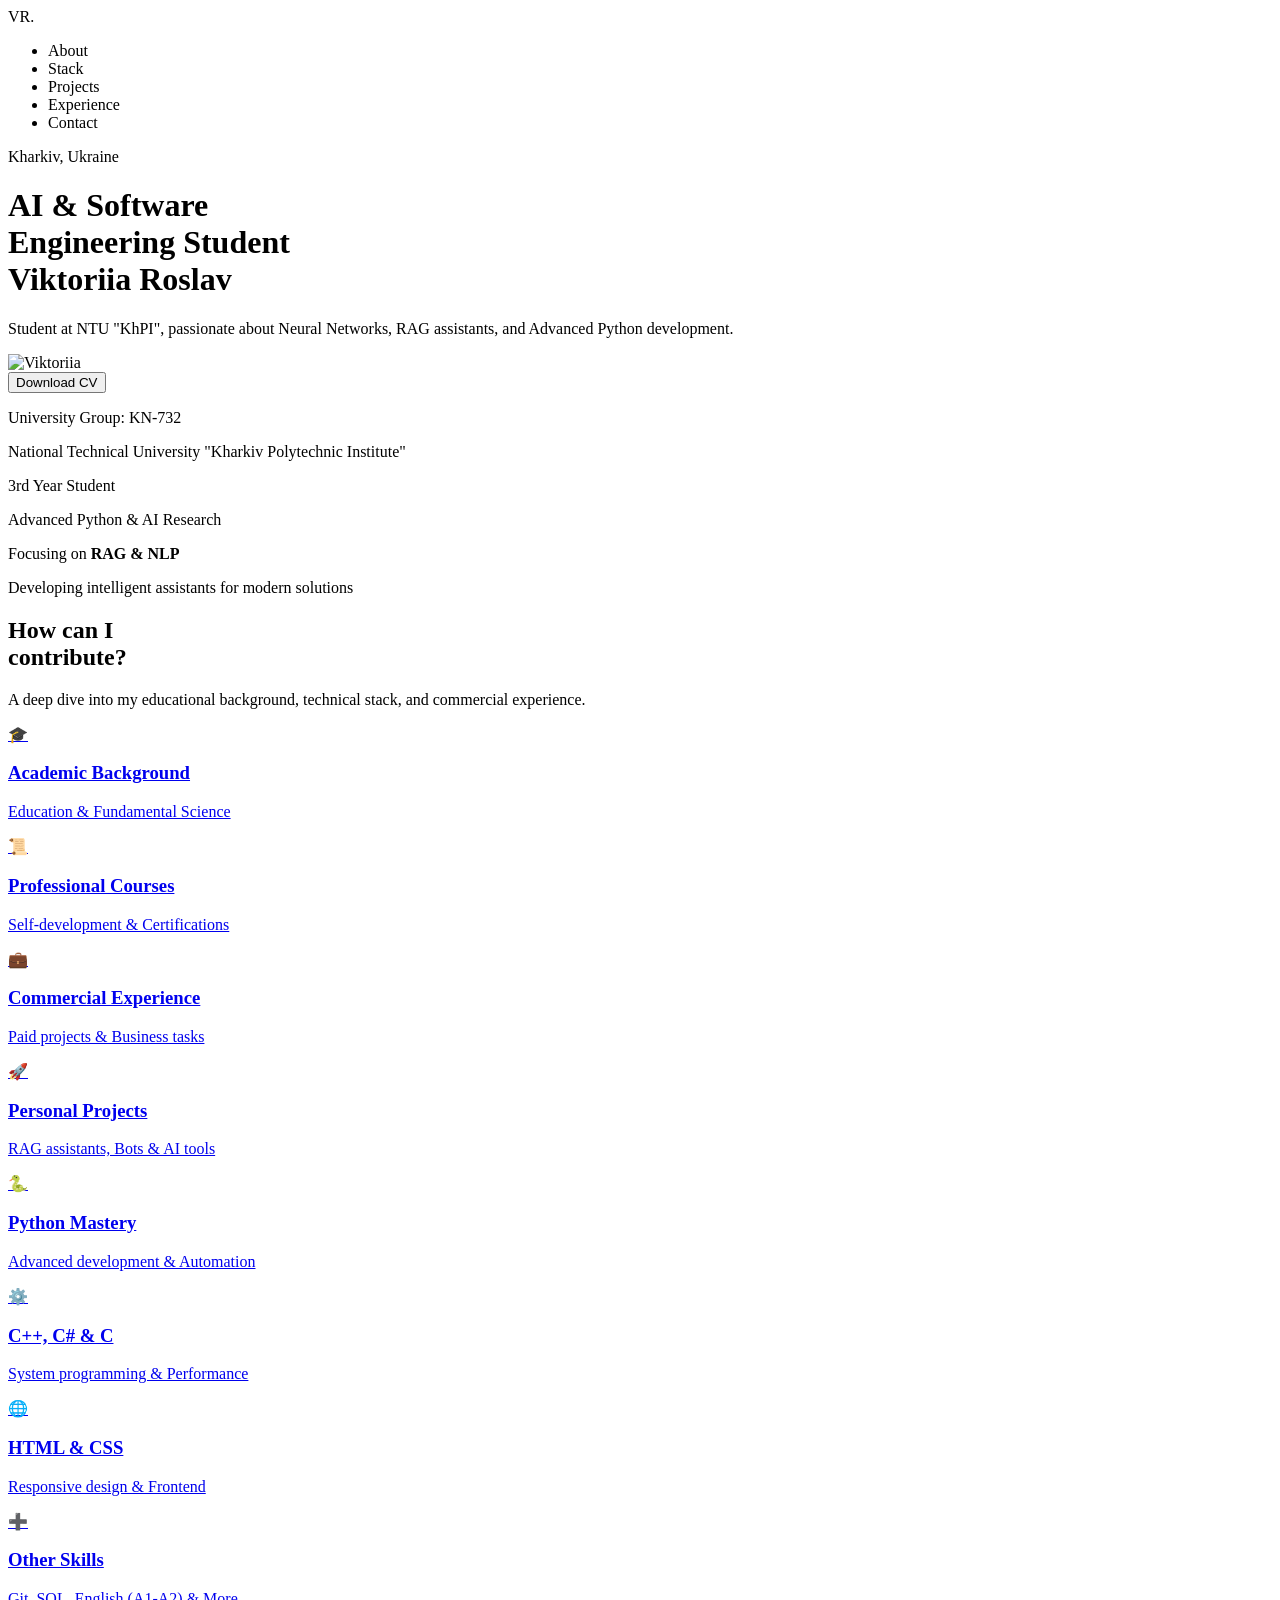
==== index.html @ 0d72ab47 "Create index.html" ====
<!DOCTYPE html>
<html lang="en">
<head>
    <meta charset="UTF-8">
    <meta name="viewport" content="width=device-width, initial-scale=1.0">
    <title>Viktoriia Roslav | AI Developer Portfolio</title>
    <link href="https://fonts.googleapis.com/css2?family=Montserrat:wght@300;400;600&family=Playfair+Display:ital,wght@0,600;1,600&display=swap" rel="stylesheet">
    <link rel="stylesheet" href="../static/css/style.css">
</head>
<body>

    <div class="main-container">
        
        <header class="hero-section">
            <nav class="navbar">
                <div class="logo">VR<span>.</span></div>
                <ul class="nav-links">
                    <li>About</li>
                    <li>Stack</li>
                    <li>Projects</li>
                    <li>Experience</li>
                    <li>Contact</li>
                </ul>
                <div class="phone">Kharkiv, Ukraine</div>
            </nav>

            <div class="hero-content">
                <h1>AI & Software <br> Engineering Student <br> <span class="brand-name">Viktoriia Roslav</span></h1>
                <p class="hero-subtitle">
                    Student at NTU "KhPI", passionate about Neural Networks, RAG assistants, and Advanced Python development.
                </p>
                
                <div class="cat-image-container">
                    <img src="../static/img/hero-image.png" alt="Viktoriia" class="hero-cat">
                </div>

                <button class="btn-order">Download CV</button>
            </div>
        </header>

        <section class="promo-section">
            <div class="promo-card">
                <p class="promo-text">University Group: KN-732</p>
                <span class="promo-subtext">National Technical University "Kharkiv Polytechnic Institute"</span>
            </div>
            
            <div class="promo-card">
                <p class="promo-text">3rd Year Student</p>
                <span class="promo-subtext">Advanced Python & AI Research</span>
            </div>

            <div class="promo-card highlight">
                <p class="promo-text">Focusing on <strong>RAG & NLP</strong></p>
                <span class="promo-subtext">Developing intelligent assistants for modern solutions</span>
            </div>
        </section>

        <section class="services-section">
            <h2>How can I <br> <span>contribute?</span></h2>
            <p class="services-desc">A deep dive into my educational background, technical stack, and commercial experience.</p>

            <div class="services-grid">
                
                <a href="/education" class="service-card-link">
                    <div class="service-card">
                        <div class="icon">🎓</div>
                        <h3>Academic Background</h3>
                        <p>Education & Fundamental Science</p>
                    </div>
                </a>

                <a href="/courses" class="service-card-link">
                    <div class="service-card">
                        <div class="icon">📜</div>
                        <h3>Professional Courses</h3>
                        <p>Self-development & Certifications</p>
                    </div>
                </a>

                <a href="/commercial" class="service-card-link">
                    <div class="service-card">
                        <div class="icon">💼</div>
                        <h3>Commercial Experience</h3>
                        <p>Paid projects & Business tasks</p>
                    </div>
                </a>

                <a href="/portfolio" class="service-card-link">
                    <div class="service-card">
                        <div class="icon">🚀</div>
                        <h3>Personal Projects</h3>
                        <p>RAG assistants, Bots & AI tools</p>
                    </div>
                </a>

                <a href="/python" class="service-card-link">
                    <div class="service-card">
                        <div class="icon">🐍</div>
                        <h3>Python Mastery</h3>
                        <p>Advanced development & Automation</p>
                    </div>
                </a>

                <a href="/cpp-csharp" class="service-card-link">
                    <div class="service-card">
                        <div class="icon">⚙️</div>
                        <h3>C++, C# & C</h3>
                        <p>System programming & Performance</p>
                    </div>
                </a>

                <a href="/web-dev" class="service-card-link">
                    <div class="service-card">
                        <div class="icon">🌐</div>
                        <h3>HTML & CSS</h3>
                        <p>Responsive design & Frontend</p>
                    </div>
                </a>

                <a href="/others" class="service-card-link">
                    <div class="service-card">
                        <div class="icon">➕</div>
                        <h3>Other Skills</h3>
                        <p>Git, SQL, English (A1-A2) & More</p>
                    </div>
                </a>

            </div>
        </section>

    </div>

</body>
</html>
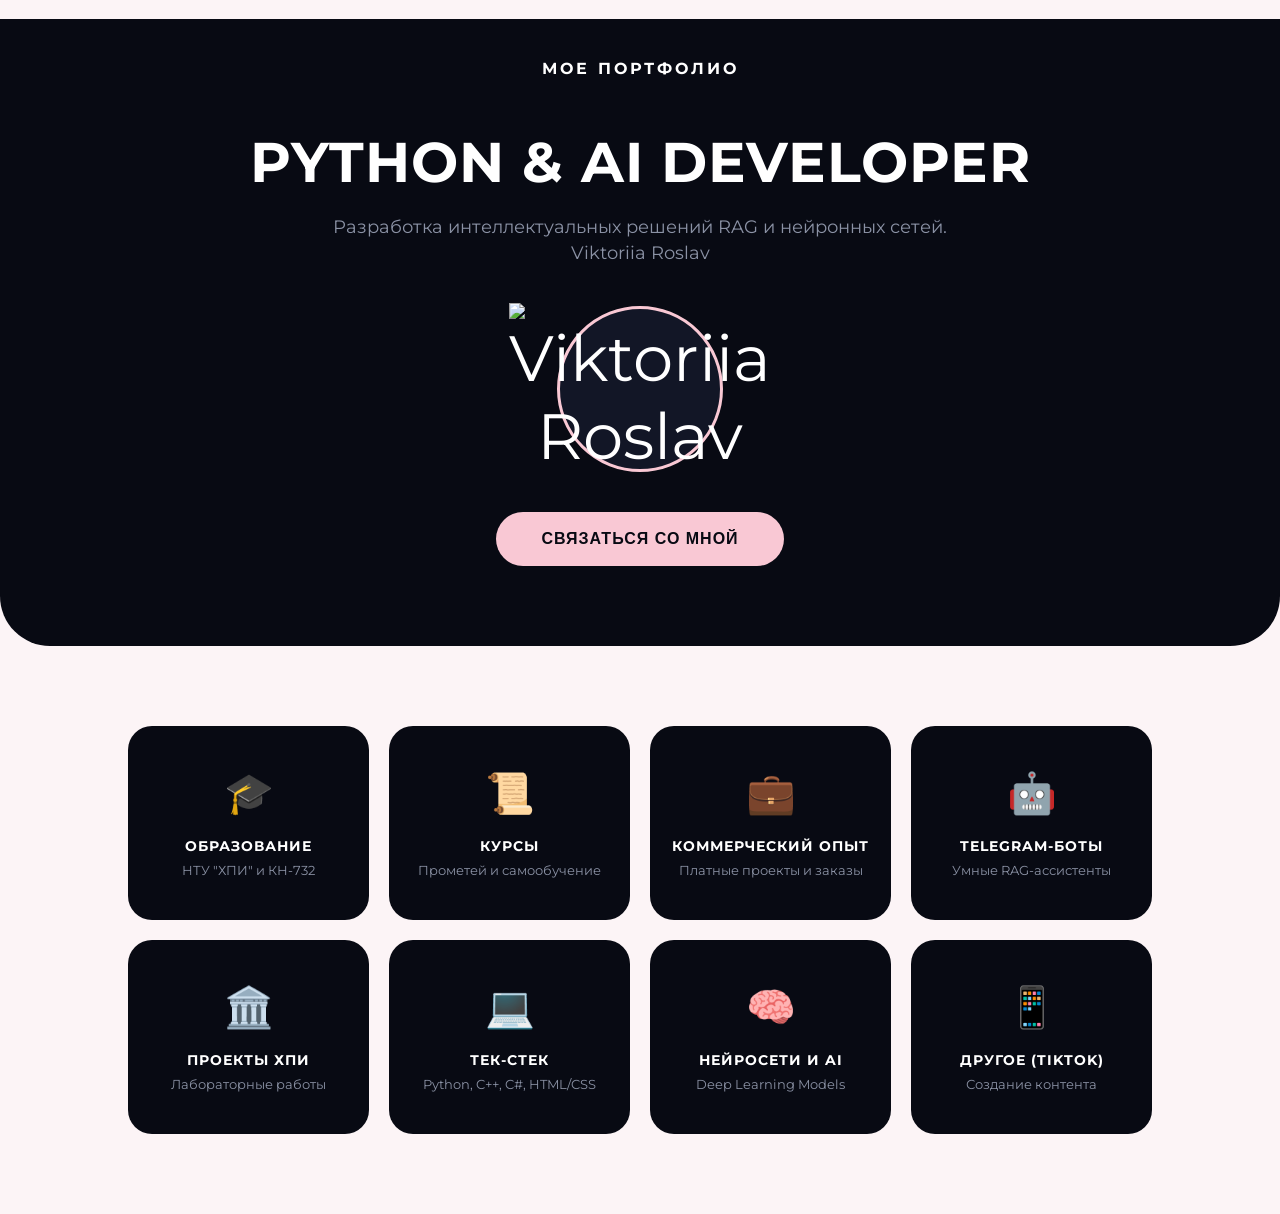
==== commit 1fa3febc: "Update index.html" ====
--- a/index.html
+++ b/index.html
@@ -1,134 +1,89 @@
 <!DOCTYPE html>
-<html lang="en">
+<html lang="ru">
 <head>
     <meta charset="UTF-8">
     <meta name="viewport" content="width=device-width, initial-scale=1.0">
-    <title>Viktoriia Roslav | AI Developer Portfolio</title>
-    <link href="https://fonts.googleapis.com/css2?family=Montserrat:wght@300;400;600&family=Playfair+Display:ital,wght@0,600;1,600&display=swap" rel="stylesheet">
-    <link rel="stylesheet" href="../static/css/style.css">
+    <title>МОЕ ПОРТФОЛИО | Viktoriia Roslav</title>
+    <link href="https://fonts.googleapis.com/css2?family=Montserrat:wght@400;500;700&family=Playfair+Display:ital,wght@0,600;1,600&display=swap" rel="stylesheet">
+    
+    <link rel="stylesheet" href="style.css">
 </head>
 <body>
 
-    <div class="main-container">
+<img src="background.jpg" alt="" class="bg-image-preloader">
+
+<div class="portfolio-wrapper">
+    
+    <header class="hero-section">
+        <div class="top-logo">МОЕ ПОРТФОЛИО</div>
         
-        <header class="hero-section">
-            <nav class="navbar">
-                <div class="logo">VR<span>.</span></div>
-                <ul class="nav-links">
-                    <li>About</li>
-                    <li>Stack</li>
-                    <li>Projects</li>
-                    <li>Experience</li>
-                    <li>Contact</li>
-                </ul>
-                <div class="phone">Kharkiv, Ukraine</div>
-            </nav>
-
-            <div class="hero-content">
-                <h1>AI & Software <br> Engineering Student <br> <span class="brand-name">Viktoriia Roslav</span></h1>
-                <p class="hero-subtitle">
-                    Student at NTU "KhPI", passionate about Neural Networks, RAG assistants, and Advanced Python development.
-                </p>
-                
-                <div class="cat-image-container">
-                    <img src="../static/img/hero-image.png" alt="Viktoriia" class="hero-cat">
-                </div>
-
-                <button class="btn-order">Download CV</button>
-            </div>
-        </header>
-
-        <section class="promo-section">
-            <div class="promo-card">
-                <p class="promo-text">University Group: KN-732</p>
-                <span class="promo-subtext">National Technical University "Kharkiv Polytechnic Institute"</span>
+        <div class="hero-content">
+            <h1>PYTHON & AI DEVELOPER</h1>
+            <p class="slogan">Разработка интеллектуальных решений RAG и нейронных сетей. <br> Viktoriia Roslav</p>
+            
+            <div class="portrait-container">
+                <img src="avatar.jpg" alt="Viktoriia Roslav" class="avatar-image">
             </div>
             
-            <div class="promo-card">
-                <p class="promo-text">3rd Year Student</p>
-                <span class="promo-subtext">Advanced Python & AI Research</span>
-            </div>
+            <button class="primary-btn">СВЯЗАТЬСЯ СО МНОЙ</button>
+        </div>
+    </header>
 
-            <div class="promo-card highlight">
-                <p class="promo-text">Focusing on <strong>RAG & NLP</strong></p>
-                <span class="promo-subtext">Developing intelligent assistants for modern solutions</span>
-            </div>
-        </section>
+    <section class="bottom-section">
+        <div class="cards-grid">
+            
+            <a href="education.html" class="dark-card">
+                <span class="card-icon">🎓</span>
+                <h3>ОБРАЗОВАНИЕ</h3>
+                <p>НТУ "ХПИ" и КН-732</p>
+            </a>
 
-        <section class="services-section">
-            <h2>How can I <br> <span>contribute?</span></h2>
-            <p class="services-desc">A deep dive into my educational background, technical stack, and commercial experience.</p>
+            <a href="courses.html" class="dark-card">
+                <span class="card-icon">📜</span>
+                <h3>КУРСЫ</h3>
+                <p>Прометей и самообучение</p>
+            </a>
 
-            <div class="services-grid">
-                
-                <a href="/education" class="service-card-link">
-                    <div class="service-card">
-                        <div class="icon">🎓</div>
-                        <h3>Academic Background</h3>
-                        <p>Education & Fundamental Science</p>
-                    </div>
-                </a>
+            <a href="commercial.html" class="dark-card">
+                <span class="card-icon">💼</span>
+                <h3>КОММЕРЧЕСКИЙ ОПЫТ</h3>
+                <p>Платные проекты и заказы</p>
+            </a>
 
-                <a href="/courses" class="service-card-link">
-                    <div class="service-card">
-                        <div class="icon">📜</div>
-                        <h3>Professional Courses</h3>
-                        <p>Self-development & Certifications</p>
-                    </div>
-                </a>
+            <a href="telegram-bots.html" class="dark-card">
+                <span class="card-icon">🤖</span>
+                <h3>TELEGRAM-БОТЫ</h3>
+                <p>Умные RAG-ассистенты</p>
+            </a>
 
-                <a href="/commercial" class="service-card-link">
-                    <div class="service-card">
-                        <div class="icon">💼</div>
-                        <h3>Commercial Experience</h3>
-                        <p>Paid projects & Business tasks</p>
-                    </div>
-                </a>
+            <a href="university-projects.html" class="dark-card">
+                <span class="card-icon">🏛️</span>
+                <h3>ПРОЕКТЫ ХПИ</h3>
+                <p>Лабораторные работы</p>
+            </a>
 
-                <a href="/portfolio" class="service-card-link">
-                    <div class="service-card">
-                        <div class="icon">🚀</div>
-                        <h3>Personal Projects</h3>
-                        <p>RAG assistants, Bots & AI tools</p>
-                    </div>
-                </a>
+            <a href="tech-stack.html" class="dark-card">
+                <span class="card-icon">💻</span>
+                <h3>ТЕК-СТЕК</h3>
+                <p>Python, C++, C#, HTML/CSS</p>
+            </a>
 
-                <a href="/python" class="service-card-link">
-                    <div class="service-card">
-                        <div class="icon">🐍</div>
-                        <h3>Python Mastery</h3>
-                        <p>Advanced development & Automation</p>
-                    </div>
-                </a>
+            <a href="neural-networks-ai.html" class="dark-card">
+                <span class="card-icon">🧠</span>
+                <h3>НЕЙРОСЕТИ И AI</h3>
+                <p>Deep Learning Models</p>
+            </a>
 
-                <a href="/cpp-csharp" class="service-card-link">
-                    <div class="service-card">
-                        <div class="icon">⚙️</div>
-                        <h3>C++, C# & C</h3>
-                        <p>System programming & Performance</p>
-                    </div>
-                </a>
+            <a href="others.html" class="dark-card">
+                <span class="card-icon">📱</span>
+                <h3>ДРУГОЕ (TIKTOK)</h3>
+                <p>Создание контента</p>
+            </a>
 
-                <a href="/web-dev" class="service-card-link">
-                    <div class="service-card">
-                        <div class="icon">🌐</div>
-                        <h3>HTML & CSS</h3>
-                        <p>Responsive design & Frontend</p>
-                    </div>
-                </a>
+        </div>
+    </section>
 
-                <a href="/others" class="service-card-link">
-                    <div class="service-card">
-                        <div class="icon">➕</div>
-                        <h3>Other Skills</h3>
-                        <p>Git, SQL, English (A1-A2) & More</p>
-                    </div>
-                </a>
-
-            </div>
-        </section>
-
-    </div>
+</div>
 
 </body>
 </html>
--- a/style.css
+++ b/style.css
@@ -0,0 +1,149 @@
+@import url('https://fonts.googleapis.com/css2?family=Montserrat:wght@400;500;700&family=Playfair+Display:ital,wght@0,600;1,600&display=swap');
+
+:root {
+    --deep-dark-blue: #080a13;
+    --cream-pink: #fcf4f6;
+    --btn-pink: #f9c8d4;
+    --text-white: #ffffff;
+    --text-muted: #8b92a5;
+}
+
+body {
+    margin: 0;
+    font-family: 'Montserrat', sans-serif;
+    background-color: var(--cream-pink); /* Нежно-розовый фон внизу */
+    color: var(--deep-dark-blue);
+}
+
+.portfolio-wrapper {
+    display: flex;
+    flex-direction: column;
+    min-height: 100vh;
+}
+
+/* --- ВЕРХНИЙ БЛОК (ТЕМНЫЙ) --- */
+.hero-section {
+    background-color: var(--deep-dark-blue);
+    color: var(--text-white);
+    padding: 40px 20px 80px;
+    text-align: center;
+    border-radius: 0 0 50px 50px;
+}
+
+.top-logo {
+    font-family: 'Montserrat', sans-serif;
+    font-size: 1rem;
+    font-weight: 700;
+    letter-spacing: 3px;
+    color: var(--text-white);
+    margin-bottom: 50px;
+}
+
+.hero-content h1 {
+    font-size: 3.5rem;
+    font-weight: 700;
+    margin: 0 0 15px 0;
+    letter-spacing: 1px;
+}
+
+.slogan {
+    color: var(--text-muted);
+    font-size: 1.1rem;
+    margin-bottom: 40px;
+    line-height: 1.5;
+}
+
+.portrait-container {
+    width: 160px;
+    height: 160px;
+    background-color: #121626;
+    border: 3px solid var(--btn-pink);
+    border-radius: 50%;
+    margin: 0 auto 40px auto;
+    display: flex;
+    align-items: center;
+    justify-content: center;
+    font-size: 4rem;
+}
+
+.primary-btn {
+    background-color: var(--btn-pink);
+    color: var(--deep-dark-blue);
+    border: none;
+    padding: 18px 45px;
+    border-radius: 30px;
+    font-weight: 700;
+    font-size: 1rem;
+    letter-spacing: 1px;
+    cursor: pointer;
+    transition: transform 0.3s ease, box-shadow 0.3s ease;
+}
+
+.primary-btn:hover {
+    transform: translateY(-3px);
+    box-shadow: 0 10px 20px rgba(249, 200, 212, 0.2);
+}
+
+/* --- НИЖНИЙ БЛОК (СЕТКА С КАРТОЧКАМИ) --- */
+.bottom-section {
+    padding: 80px 5%;
+    max-width: 1200px;
+    margin: 0 auto;
+}
+
+.cards-grid {
+    display: grid;
+    grid-template-columns: repeat(4, 1fr);
+    gap: 20px;
+}
+
+.dark-card {
+    background-color: var(--deep-dark-blue);
+    color: var(--text-white);
+    border-radius: 24px;
+    padding: 40px 20px;
+    text-align: center;
+    text-decoration: none;
+    display: flex;
+    flex-direction: column;
+    align-items: center;
+    justify-content: center;
+    transition: transform 0.3s ease, border 0.3s ease;
+    border: 2px solid transparent;
+}
+
+.dark-card:hover {
+    transform: translateY(-8px);
+    border: 2px solid var(--btn-pink);
+}
+
+.card-icon {
+    font-size: 2.5rem;
+    margin-bottom: 20px;
+}
+
+.dark-card h3 {
+    font-size: 0.9rem;
+    font-weight: 700;
+    letter-spacing: 1px;
+    margin: 0 0 8px 0;
+}
+
+.dark-card p {
+    font-size: 0.8rem;
+    color: var(--text-muted);
+    margin: 0;
+}
+
+/* --- АДАПТИВ ДЛЯ МОБИЛЬНЫХ ТЕЛЕФОНОВ --- */
+@media (max-width: 1024px) {
+    .cards-grid { grid-template-columns: repeat(2, 1fr); }
+    .hero-content h1 { font-size: 2.8rem; }
+}
+
+@media (max-width: 600px) {
+    .cards-grid { grid-template-columns: 1fr; }
+    .hero-section { border-radius: 0 0 30px 30px; padding: 30px 20px 60px; }
+    .hero-content h1 { font-size: 2.2rem; }
+    .bottom-section { padding: 50px 20px; }
+}
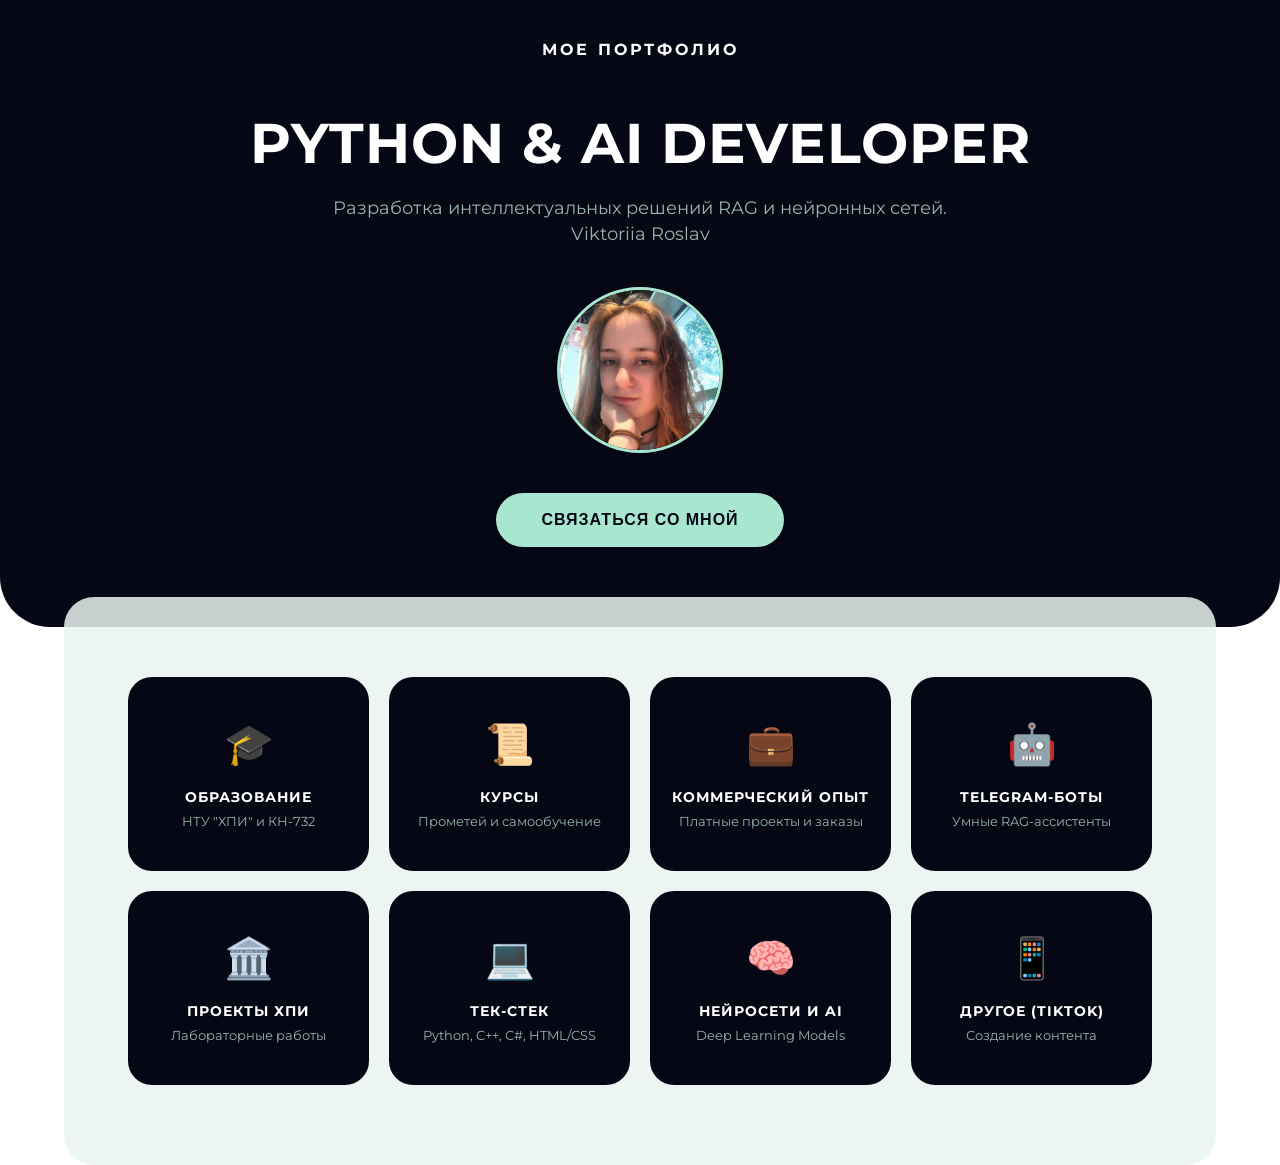
==== commit 24c9c2eb: "Update index.html" ====
--- a/index.html
+++ b/index.html
@@ -5,7 +5,6 @@
     <meta name="viewport" content="width=device-width, initial-scale=1.0">
     <title>МОЕ ПОРТФОЛИО | Viktoriia Roslav</title>
     <link href="https://fonts.googleapis.com/css2?family=Montserrat:wght@400;500;700&family=Playfair+Display:ital,wght@0,600;1,600&display=swap" rel="stylesheet">
-    
     <link rel="stylesheet" href="style.css">
 </head>
 <body>
@@ -32,49 +31,49 @@
     <section class="bottom-section">
         <div class="cards-grid">
             
-            <a href="education.html" class="dark-card">
+            <a href="pages/education.html" class="dark-card">
                 <span class="card-icon">🎓</span>
                 <h3>ОБРАЗОВАНИЕ</h3>
                 <p>НТУ "ХПИ" и КН-732</p>
             </a>
 
-            <a href="courses.html" class="dark-card">
+            <a href="pages/courses.html" class="dark-card">
                 <span class="card-icon">📜</span>
                 <h3>КУРСЫ</h3>
                 <p>Прометей и самообучение</p>
             </a>
 
-            <a href="commercial.html" class="dark-card">
+            <a href="pages/commercial.html" class="dark-card">
                 <span class="card-icon">💼</span>
                 <h3>КОММЕРЧЕСКИЙ ОПЫТ</h3>
                 <p>Платные проекты и заказы</p>
             </a>
 
-            <a href="telegram-bots.html" class="dark-card">
+            <a href="pages/telegram-bots.html" class="dark-card">
                 <span class="card-icon">🤖</span>
                 <h3>TELEGRAM-БОТЫ</h3>
                 <p>Умные RAG-ассистенты</p>
             </a>
 
-            <a href="university-projects.html" class="dark-card">
+            <a href="pages/university-projects.html" class="dark-card">
                 <span class="card-icon">🏛️</span>
                 <h3>ПРОЕКТЫ ХПИ</h3>
                 <p>Лабораторные работы</p>
             </a>
 
-            <a href="tech-stack.html" class="dark-card">
+            <a href="pages/tech-stack.html" class="dark-card">
                 <span class="card-icon">💻</span>
                 <h3>ТЕК-СТЕК</h3>
                 <p>Python, C++, C#, HTML/CSS</p>
             </a>
 
-            <a href="neural-networks-ai.html" class="dark-card">
+            <a href="pages/ai-neural.html" class="dark-card">
                 <span class="card-icon">🧠</span>
                 <h3>НЕЙРОСЕТИ И AI</h3>
                 <p>Deep Learning Models</p>
             </a>
 
-            <a href="others.html" class="dark-card">
+            <a href="pages/others.html" class="dark-card">
                 <span class="card-icon">📱</span>
                 <h3>ДРУГОЕ (TIKTOK)</h3>
                 <p>Создание контента</p>
--- a/style.css
+++ b/style.css
@@ -1,33 +1,77 @@
 @import url('https://fonts.googleapis.com/css2?family=Montserrat:wght@400;500;700&family=Playfair+Display:ital,wght@0,600;1,600&display=swap');
 
 :root {
-    --deep-dark-blue: #080a13;
-    --cream-pink: #fcf4f6;
-    --btn-pink: #f9c8d4;
+    /* Возвращаем очень глубокий темно-синий (почти черный) */
+    --deep-dark-blue: #050814; 
+    
+    /* Оставляем мятный для кнопок и акцентов */
+    --btn-green: #a8e6cf; 
+    --light-green-bg: #eaf4f0; 
     --text-white: #ffffff;
-    --text-muted: #8b92a5;
+    --text-muted: #9ab3a8;
+    --light-green-transparent: rgba(234, 244, 240, 0.85); 
 }
 
 body {
     margin: 0;
     font-family: 'Montserrat', sans-serif;
-    background-color: var(--cream-pink); /* Нежно-розовый фон внизу */
     color: var(--deep-dark-blue);
-}
+    background-color: transparent; 
+}
+
+/* ФОН НА ВЕСЬ САЙТ (5%) */
+body::after {
+    content: "";
+    position: fixed;
+    top: 0;
+    left: 0;
+    width: 100%;
+    height: 100%;
+    z-index: -2;
+    background-image: url('background.jpg'); 
+    background-size: cover;
+    background-position: center;
+    background-repeat: no-repeat;
+    opacity: 0.05; /* Ровно 5% прозрачности */
+}
+
+.bg-image-preloader { display: none; }
 
 .portfolio-wrapper {
     display: flex;
     flex-direction: column;
     min-height: 100vh;
-}
-
-/* --- ВЕРХНИЙ БЛОК (ТЕМНЫЙ) --- */
+    position: relative;
+    z-index: 1; 
+}
+
+/* --- ВЕРХНИЙ БЛОК --- */
 .hero-section {
-    background-color: var(--deep-dark-blue);
+    position: relative; 
+    background-color: var(--deep-dark-blue); /* Темно-синий фон */
     color: var(--text-white);
     padding: 40px 20px 80px;
     text-align: center;
     border-radius: 0 0 50px 50px;
+    overflow: hidden; 
+}
+
+/* Магия: Фото с 5% прозрачностью для верхнего блока */
+.hero-section::before {
+    content: "";
+    position: absolute;
+    top: 0; left: 0; width: 100%; height: 100%;
+    background-image: url('background.jpg');
+    background-size: cover;
+    background-position: center;
+    opacity: 0.05; /* Ровно 5% прозрачности */
+    z-index: 0;
+}
+
+/* Поднимаем весь текст и фото над фоном */
+.hero-section > * {
+    position: relative;
+    z-index: 1;
 }
 
 .top-logo {
@@ -53,21 +97,28 @@
     line-height: 1.5;
 }
 
+/* --- АВАТАРКА --- */
 .portrait-container {
     width: 160px;
     height: 160px;
-    background-color: #121626;
-    border: 3px solid var(--btn-pink);
+    background-color: #0a0f24; /* Темно-синий фон-заглушка под фото */
+    border: 3px solid var(--btn-green);
     border-radius: 50%;
     margin: 0 auto 40px auto;
     display: flex;
     align-items: center;
     justify-content: center;
-    font-size: 4rem;
+    overflow: hidden; 
+}
+
+.avatar-image {
+    width: 100%;
+    height: 100%;
+    object-fit: cover; 
 }
 
 .primary-btn {
-    background-color: var(--btn-pink);
+    background-color: var(--btn-green);
     color: var(--deep-dark-blue);
     border: none;
     padding: 18px 45px;
@@ -81,14 +132,19 @@
 
 .primary-btn:hover {
     transform: translateY(-3px);
-    box-shadow: 0 10px 20px rgba(249, 200, 212, 0.2);
-}
-
-/* --- НИЖНИЙ БЛОК (СЕТКА С КАРТОЧКАМИ) --- */
+    box-shadow: 0 10px 20px rgba(168, 230, 207, 0.3);
+}
+
+/* --- НИЖНИЙ БЛОК --- */
 .bottom-section {
     padding: 80px 5%;
     max-width: 1200px;
     margin: 0 auto;
+    background-color: var(--light-green-transparent);
+    border-radius: 30px; 
+    margin-top: -30px; 
+    position: relative;
+    z-index: 2; 
 }
 
 .cards-grid {
@@ -97,8 +153,10 @@
     gap: 20px;
 }
 
+/* --- КАРТОЧКИ (8 КНОПОК) --- */
 .dark-card {
-    background-color: var(--deep-dark-blue);
+    position: relative; 
+    background-color: var(--deep-dark-blue); /* Темно-синий фон */
     color: var(--text-white);
     border-radius: 24px;
     padding: 40px 20px;
@@ -110,11 +168,36 @@
     justify-content: center;
     transition: transform 0.3s ease, border 0.3s ease;
     border: 2px solid transparent;
+    overflow: hidden; 
+}
+
+/* Магия: Фото с 5% прозрачностью для каждой кнопки */
+.dark-card::before {
+    content: "";
+    position: absolute;
+    top: 0; left: 0; width: 100%; height: 100%;
+    background-image: url('background.jpg');
+    background-size: cover;
+    background-position: center;
+    opacity: 0.05; /* Ровно 5% прозрачности */
+    z-index: 0;
+    transition: opacity 0.3s ease;
+}
+
+/* Поднимаем текст в карточках над фоном */
+.dark-card > * {
+    position: relative;
+    z-index: 1;
 }
 
 .dark-card:hover {
     transform: translateY(-8px);
-    border: 2px solid var(--btn-pink);
+    border: 2px solid var(--btn-green);
+}
+
+/* При наведении фон внутри карточки становится лишь чуточку заметнее (12%) */
+.dark-card:hover::before {
+    opacity: 0.12; 
 }
 
 .card-icon {
@@ -135,7 +218,7 @@
     margin: 0;
 }
 
-/* --- АДАПТИВ ДЛЯ МОБИЛЬНЫХ ТЕЛЕФОНОВ --- */
+/* --- АДАПТИВ --- */
 @media (max-width: 1024px) {
     .cards-grid { grid-template-columns: repeat(2, 1fr); }
     .hero-content h1 { font-size: 2.8rem; }
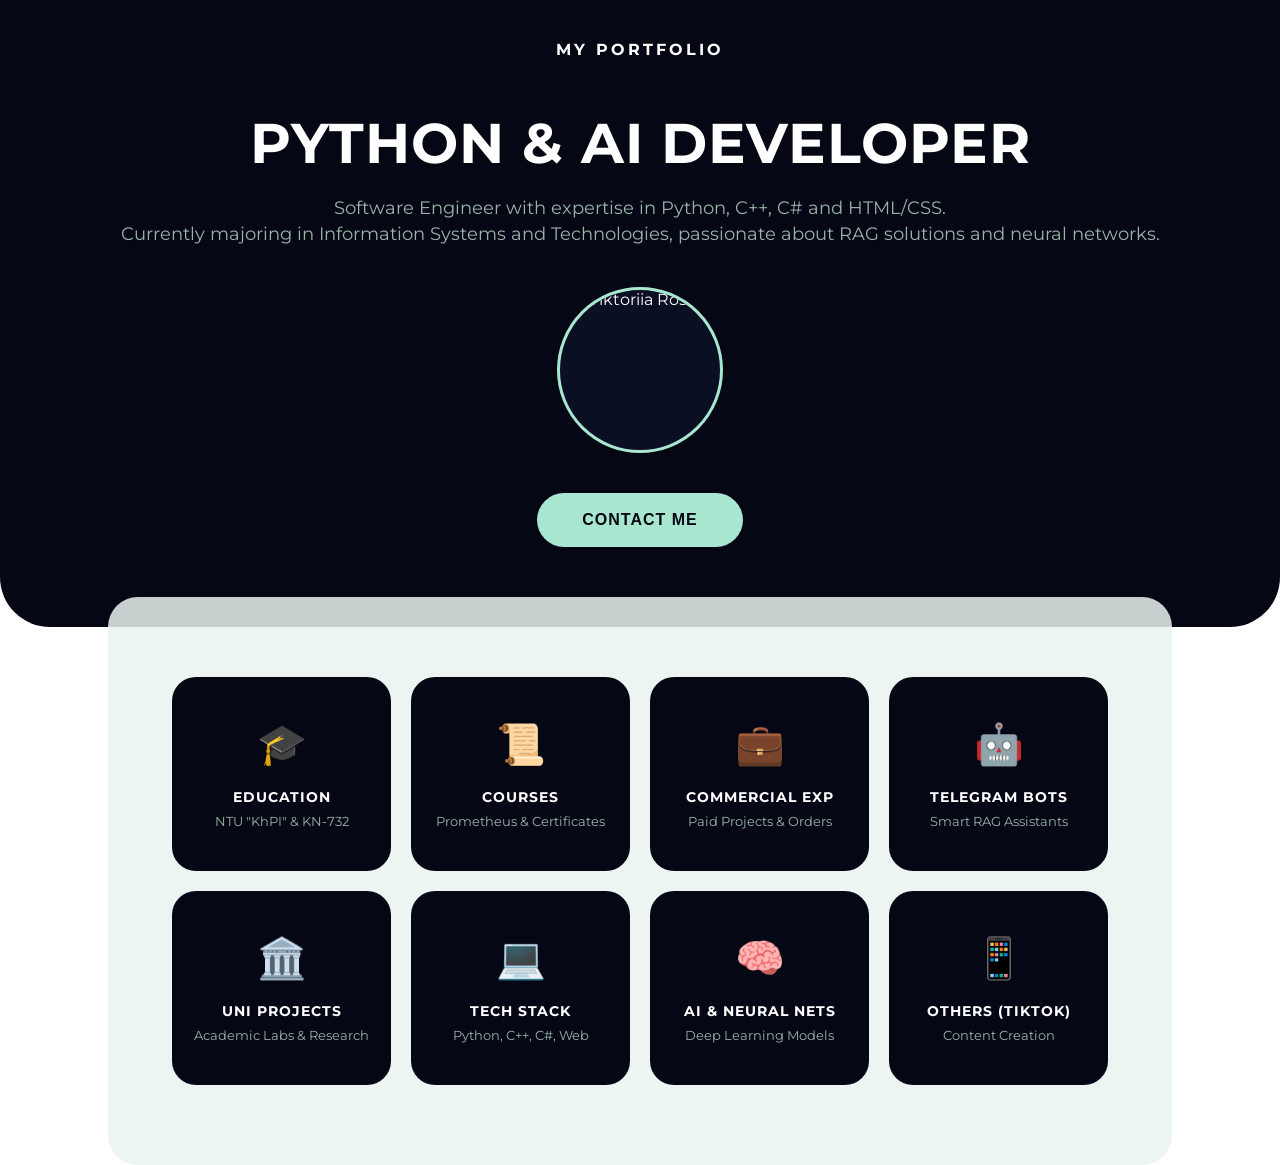
==== commit 325ef27b: "Update index.html" ====
--- a/index.html
+++ b/index.html
@@ -1,82 +1,85 @@
 <!DOCTYPE html>
-<html lang="ru">
+<html lang="en">
 <head>
     <meta charset="UTF-8">
     <meta name="viewport" content="width=device-width, initial-scale=1.0">
-    <title>МОЕ ПОРТФОЛИО | Viktoriia Roslav</title>
+    <title>MY PORTFOLIO | Viktoriia Roslav</title>
     <link href="https://fonts.googleapis.com/css2?family=Montserrat:wght@400;500;700&family=Playfair+Display:ital,wght@0,600;1,600&display=swap" rel="stylesheet">
     <link rel="stylesheet" href="style.css">
 </head>
 <body>
 
-<img src="background.jpg" alt="" class="bg-image-preloader">
+<img src="img/background.jpg" alt="" class="bg-image-preloader">
 
 <div class="portfolio-wrapper">
     
     <header class="hero-section">
-        <div class="top-logo">МОЕ ПОРТФОЛИО</div>
+        <div class="top-logo">MY PORTFOLIO</div>
         
         <div class="hero-content">
             <h1>PYTHON & AI DEVELOPER</h1>
-            <p class="slogan">Разработка интеллектуальных решений RAG и нейронных сетей. <br> Viktoriia Roslav</p>
+            <p class="slogan">
+                Software Engineer with expertise in Python, C++, C# and HTML/CSS.<br>
+                Currently majoring in Information Systems and Technologies, passionate about RAG solutions and neural networks.
+            </p>
             
             <div class="portrait-container">
-                <img src="avatar.jpg" alt="Viktoriia Roslav" class="avatar-image">
+                <img src="img/avatar.jpg" alt="Viktoriia Roslav" class="avatar-image">
             </div>
             
-            <button class="primary-btn">СВЯЗАТЬСЯ СО МНОЙ</button>
+            <button class="primary-btn">CONTACT ME</button>
         </div>
     </header>
 
     <section class="bottom-section">
         <div class="cards-grid">
             
-            <a href="pages/education.html" class="dark-card">
+            <a href="templates/pages/education.html" class="dark-card">
                 <span class="card-icon">🎓</span>
-                <h3>ОБРАЗОВАНИЕ</h3>
-                <p>НТУ "ХПИ" и КН-732</p>
+                <h3>EDUCATION</h3>
+                <p>NTU "KhPI" & KN-732</p>
             </a>
 
-            <a href="pages/courses.html" class="dark-card">
+            <a href="templates/pages/courses.html" class="dark-card">
                 <span class="card-icon">📜</span>
-                <h3>КУРСЫ</h3>
-                <p>Прометей и самообучение</p>
+                <h3>COURSES</h3>
+                <p>Prometheus & Certificates</p>
             </a>
 
-            <a href="pages/commercial.html" class="dark-card">
+            <a href="templates/pages/commercial.html" class="dark-card">
                 <span class="card-icon">💼</span>
-                <h3>КОММЕРЧЕСКИЙ ОПЫТ</h3>
-                <p>Платные проекты и заказы</p>
+                <h3>COMMERCIAL EXP</h3>
+                <p>Paid Projects & Orders</p>
             </a>
 
-            <a href="pages/telegram-bots.html" class="dark-card">
+            <a href="templates/pages/telegram-bots.html" class="dark-card">
                 <span class="card-icon">🤖</span>
-                <h3>TELEGRAM-БОТЫ</h3>
-                <p>Умные RAG-ассистенты</p>
+                <h3>TELEGRAM BOTS</h3>
+                <p>Smart RAG Assistants</p>
             </a>
 
-            <a href="pages/university-projects.html" class="dark-card">
+            <a href="templates/pages/university-projects.html" class="dark-card">
                 <span class="card-icon">🏛️</span>
-                <h3>ПРОЕКТЫ ХПИ</h3>
-                <p>Лабораторные работы</p>
+                <h3>UNI PROJECTS</h3>
+                <p>Academic Labs & Research</p>
             </a>
 
-            <a href="pages/tech-stack.html" class="dark-card">
+            <a href="templates/pages/tech-stack.html" class="dark-card">
                 <span class="card-icon">💻</span>
-                <h3>ТЕК-СТЕК</h3>
-                <p>Python, C++, C#, HTML/CSS</p>
+                <h3>TECH STACK</h3>
+                <p>Python, C++, C#, Web</p>
             </a>
 
-            <a href="pages/ai-neural.html" class="dark-card">
+            <a href="templates/pages/ai-neural.html" class="dark-card">
                 <span class="card-icon">🧠</span>
-                <h3>НЕЙРОСЕТИ И AI</h3>
+                <h3>AI & NEURAL NETS</h3>
                 <p>Deep Learning Models</p>
             </a>
 
-            <a href="pages/others.html" class="dark-card">
+            <a href="templates/pages/others.html" class="dark-card">
                 <span class="card-icon">📱</span>
-                <h3>ДРУГОЕ (TIKTOK)</h3>
-                <p>Создание контента</p>
+                <h3>OTHERS (TIKTOK)</h3>
+                <p>Content Creation</p>
             </a>
 
         </div>
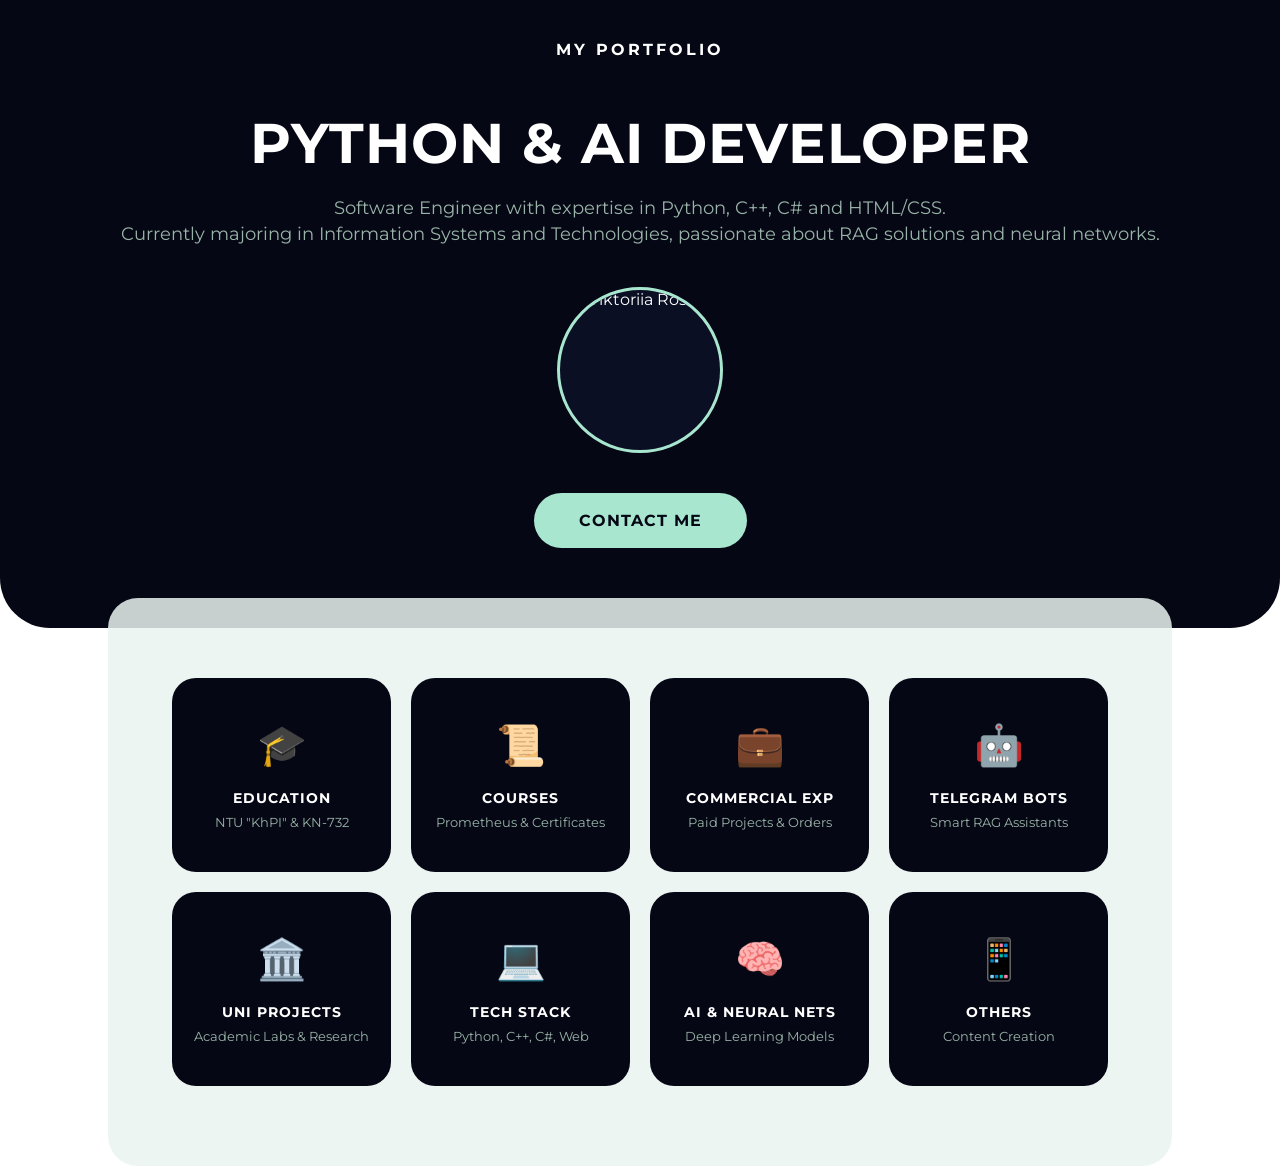
==== commit f11d8003: "Update index.html" ====
--- a/index.html
+++ b/index.html
@@ -27,7 +27,7 @@
                 <img src="img/avatar.jpg" alt="Viktoriia Roslav" class="avatar-image">
             </div>
             
-            <button class="primary-btn">CONTACT ME</button>
+            <a href="templates/pages/contact.html" class="primary-btn" style="text-decoration: none; display: inline-block;">CONTACT ME</a>
         </div>
     </header>
 
@@ -78,7 +78,7 @@
 
             <a href="templates/pages/others.html" class="dark-card">
                 <span class="card-icon">📱</span>
-                <h3>OTHERS (TIKTOK)</h3>
+                <h3>OTHERS</h3>
                 <p>Content Creation</p>
             </a>
 
--- a/style.css
+++ b/style.css
@@ -1,10 +1,7 @@
 @import url('https://fonts.googleapis.com/css2?family=Montserrat:wght@400;500;700&family=Playfair+Display:ital,wght@0,600;1,600&display=swap');
 
 :root {
-    /* Возвращаем очень глубокий темно-синий (почти черный) */
     --deep-dark-blue: #050814; 
-    
-    /* Оставляем мятный для кнопок и акцентов */
     --btn-green: #a8e6cf; 
     --light-green-bg: #eaf4f0; 
     --text-white: #ffffff;
@@ -15,24 +12,20 @@
 body {
     margin: 0;
     font-family: 'Montserrat', sans-serif;
-    color: var(--deep-dark-blue);
+    color: #050814; 
     background-color: transparent; 
 }
 
-/* ФОН НА ВЕСЬ САЙТ (5%) */
 body::after {
     content: "";
     position: fixed;
-    top: 0;
-    left: 0;
-    width: 100%;
-    height: 100%;
+    top: 0; left: 0; width: 100%; height: 100%;
     z-index: -2;
-    background-image: url('background.jpg'); 
+    background-image: url('img/background.jpg'); 
     background-size: cover;
     background-position: center;
     background-repeat: no-repeat;
-    opacity: 0.05; /* Ровно 5% прозрачности */
+    opacity: 0.05; 
 }
 
 .bg-image-preloader { display: none; }
@@ -45,10 +38,9 @@
     z-index: 1; 
 }
 
-/* --- ВЕРХНИЙ БЛОК --- */
 .hero-section {
     position: relative; 
-    background-color: var(--deep-dark-blue); /* Темно-синий фон */
+    background-color: #050814; 
     color: var(--text-white);
     padding: 40px 20px 80px;
     text-align: center;
@@ -56,19 +48,17 @@
     overflow: hidden; 
 }
 
-/* Магия: Фото с 5% прозрачностью для верхнего блока */
 .hero-section::before {
     content: "";
     position: absolute;
     top: 0; left: 0; width: 100%; height: 100%;
-    background-image: url('background.jpg');
+    background-image: url('img/background.jpg'); 
     background-size: cover;
     background-position: center;
-    opacity: 0.05; /* Ровно 5% прозрачности */
+    opacity: 0.05; 
     z-index: 0;
 }
 
-/* Поднимаем весь текст и фото над фоном */
 .hero-section > * {
     position: relative;
     z-index: 1;
@@ -97,11 +87,10 @@
     line-height: 1.5;
 }
 
-/* --- АВАТАРКА --- */
 .portrait-container {
     width: 160px;
     height: 160px;
-    background-color: #0a0f24; /* Темно-синий фон-заглушка под фото */
+    background-color: #0a0f24; 
     border: 3px solid var(--btn-green);
     border-radius: 50%;
     margin: 0 auto 40px auto;
@@ -119,7 +108,7 @@
 
 .primary-btn {
     background-color: var(--btn-green);
-    color: var(--deep-dark-blue);
+    color: #050814;
     border: none;
     padding: 18px 45px;
     border-radius: 30px;
@@ -135,7 +124,6 @@
     box-shadow: 0 10px 20px rgba(168, 230, 207, 0.3);
 }
 
-/* --- НИЖНИЙ БЛОК --- */
 .bottom-section {
     padding: 80px 5%;
     max-width: 1200px;
@@ -153,10 +141,9 @@
     gap: 20px;
 }
 
-/* --- КАРТОЧКИ (8 КНОПОК) --- */
 .dark-card {
     position: relative; 
-    background-color: var(--deep-dark-blue); /* Темно-синий фон */
+    background-color: #050814; 
     color: var(--text-white);
     border-radius: 24px;
     padding: 40px 20px;
@@ -171,20 +158,18 @@
     overflow: hidden; 
 }
 
-/* Магия: Фото с 5% прозрачностью для каждой кнопки */
 .dark-card::before {
     content: "";
     position: absolute;
     top: 0; left: 0; width: 100%; height: 100%;
-    background-image: url('background.jpg');
+    background-image: url('img/background.jpg'); 
     background-size: cover;
     background-position: center;
-    opacity: 0.05; /* Ровно 5% прозрачности */
+    opacity: 0.05; 
     z-index: 0;
     transition: opacity 0.3s ease;
 }
 
-/* Поднимаем текст в карточках над фоном */
 .dark-card > * {
     position: relative;
     z-index: 1;
@@ -195,10 +180,7 @@
     border: 2px solid var(--btn-green);
 }
 
-/* При наведении фон внутри карточки становится лишь чуточку заметнее (12%) */
-.dark-card:hover::before {
-    opacity: 0.12; 
-}
+.dark-card:hover::before { opacity: 0.12; }
 
 .card-icon {
     font-size: 2.5rem;
@@ -218,7 +200,6 @@
     margin: 0;
 }
 
-/* --- АДАПТИВ --- */
 @media (max-width: 1024px) {
     .cards-grid { grid-template-columns: repeat(2, 1fr); }
     .hero-content h1 { font-size: 2.8rem; }
@@ -230,3 +211,169 @@
     .hero-content h1 { font-size: 2.2rem; }
     .bottom-section { padding: 50px 20px; }
 }
+
+/* =======================================
+   СТИЛИ ДЛЯ ВНУТРЕННИХ СТРАНИЦ 
+   ======================================= */
+.inner-hero {
+    padding: 60px 20px 40px;
+    border-radius: 0 0 40px 40px;
+}
+
+.content-box {
+    background-color: #050814;
+    color: var(--text-white);
+    padding: 40px;
+    border-radius: 24px;
+    margin-bottom: 20px;
+    position: relative;
+    overflow: hidden;
+    text-align: left;
+}
+
+.content-box::before {
+    content: "";
+    position: absolute;
+    top: 0; left: 0; width: 100%; height: 100%;
+    background-image: url('img/background.jpg'); 
+    background-size: cover;
+    background-position: center;
+    opacity: 0.05;
+    z-index: 0;
+}
+
+.content-box > * { position: relative; z-index: 1; }
+
+.content-box h2 {
+    color: var(--btn-green);
+    margin-top: 0;
+    font-size: 1.5rem;
+    letter-spacing: 1px;
+}
+
+.content-box p, .content-box ul, .content-box li {
+    line-height: 1.8;
+    color: #ffffff; 
+    font-size: 1rem;
+}
+
+.content-box ul { padding-left: 20px; }
+.content-box li { margin-bottom: 10px; }
+
+.back-btn {
+    display: inline-block;
+    margin-top: 20px;
+    text-decoration: none;
+}
+
+.split-layout {
+    display: flex;
+    gap: 30px;
+    align-items: center;
+    margin-top: 20px;
+}
+
+.text-side { flex: 1; }
+.img-side { flex: 1; text-align: center; }
+
+.img-side img {
+    max-width: 100%;
+    width: 100%;
+    height: auto;
+    border-radius: 15px;
+    border: 2px solid var(--btn-green);
+    box-shadow: 0 10px 20px rgba(0,0,0,0.2);
+}
+
+.course-item {
+    background-color: #050814;
+    padding: 30px;
+    border-radius: 20px;
+    margin-bottom: 30px;
+    border: 1px solid rgba(168, 230, 207, 0.1);
+    position: relative;
+    overflow: hidden;
+}
+
+.course-item h2 {
+    color: var(--btn-green);
+    margin-top: 0;
+    margin-bottom: 15px;
+    font-size: 1.5rem;
+}
+
+.course-item p {
+    color: #ffffff;
+    line-height: 1.7;
+    font-size: 1rem;
+}
+
+/* =======================================
+   ДОПОЛНИТЕЛЬНЫЕ СТИЛИ (КОММЕРЦИЯ И Т.Д.) 
+   ======================================= */
+.tech-stack-tags {
+    display: flex;
+    flex-wrap: wrap;
+    gap: 10px;
+    margin-top: 15px;
+    margin-bottom: 20px;
+}
+
+.tech-tag {
+    background: rgba(168, 230, 207, 0.15);
+    color: var(--btn-green);
+    padding: 6px 14px;
+    border-radius: 20px;
+    font-size: 0.85rem;
+    border: 1px solid var(--btn-green);
+    font-weight: 500;
+}
+
+.comparison-grid {
+    display: flex;
+    gap: 20px;
+    margin-top: 25px;
+}
+
+.comparison-grid div {
+    flex: 1;
+    text-align: center;
+}
+
+.comparison-grid img {
+    width: 100%;
+    border-radius: 15px;
+    border: 2px solid var(--btn-green);
+    box-shadow: 0 10px 20px rgba(0,0,0,0.2);
+}
+
+.image-caption {
+    color: var(--btn-green);
+    font-size: 0.9rem;
+    margin-top: 10px;
+    font-weight: 500;
+}
+
+.action-btn {
+    display: inline-block;
+    margin-top: 20px;
+    background-color: transparent;
+    border: 2px solid var(--btn-green);
+    color: var(--btn-green);
+    padding: 12px 25px;
+    border-radius: 25px;
+    text-decoration: none;
+    font-weight: bold;
+    transition: 0.3s;
+}
+
+.action-btn:hover {
+    background-color: var(--btn-green);
+    color: var(--deep-dark-blue);
+}
+
+/* --- ОБЩИЙ АДАПТИВ ДЛЯ ВНУТРЕННИХ БЛОКОВ --- */
+@media (max-width: 768px) {
+    .split-layout { flex-direction: column; }
+    .comparison-grid { flex-direction: column; }
+}
